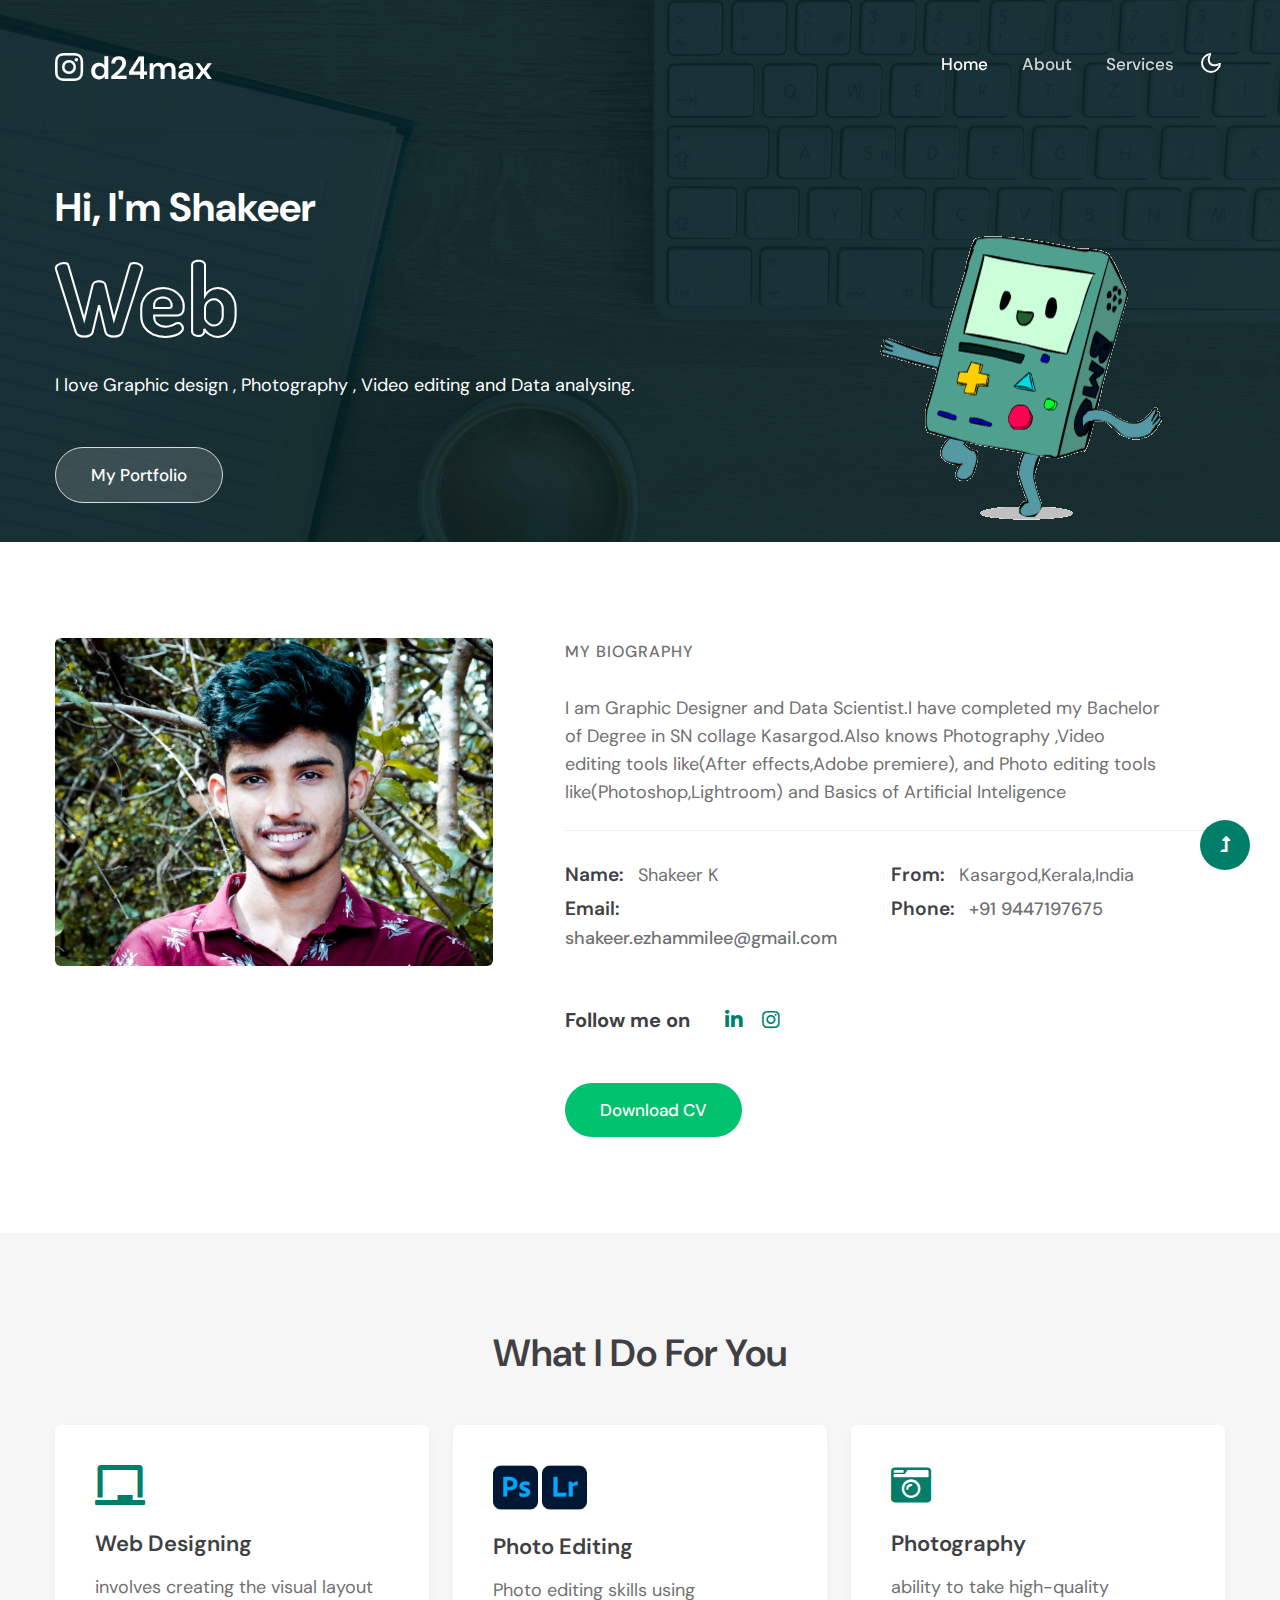
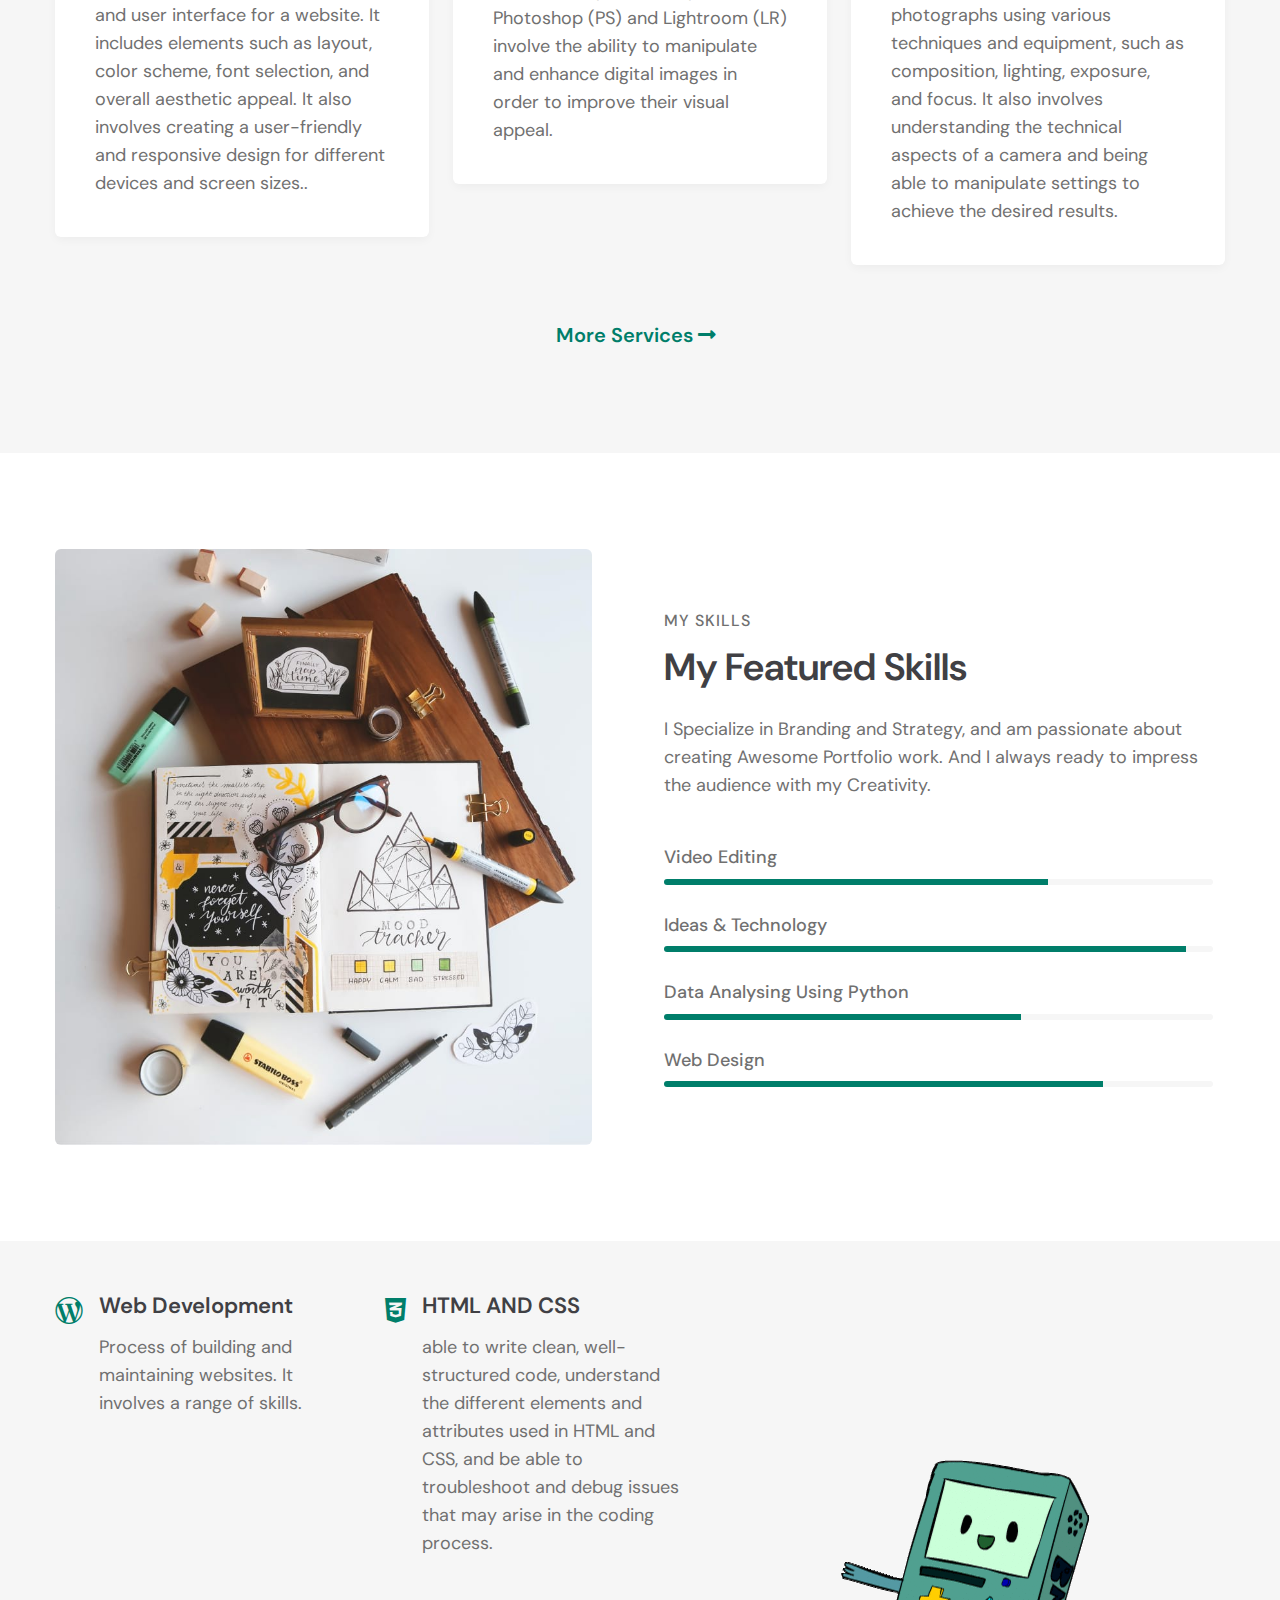
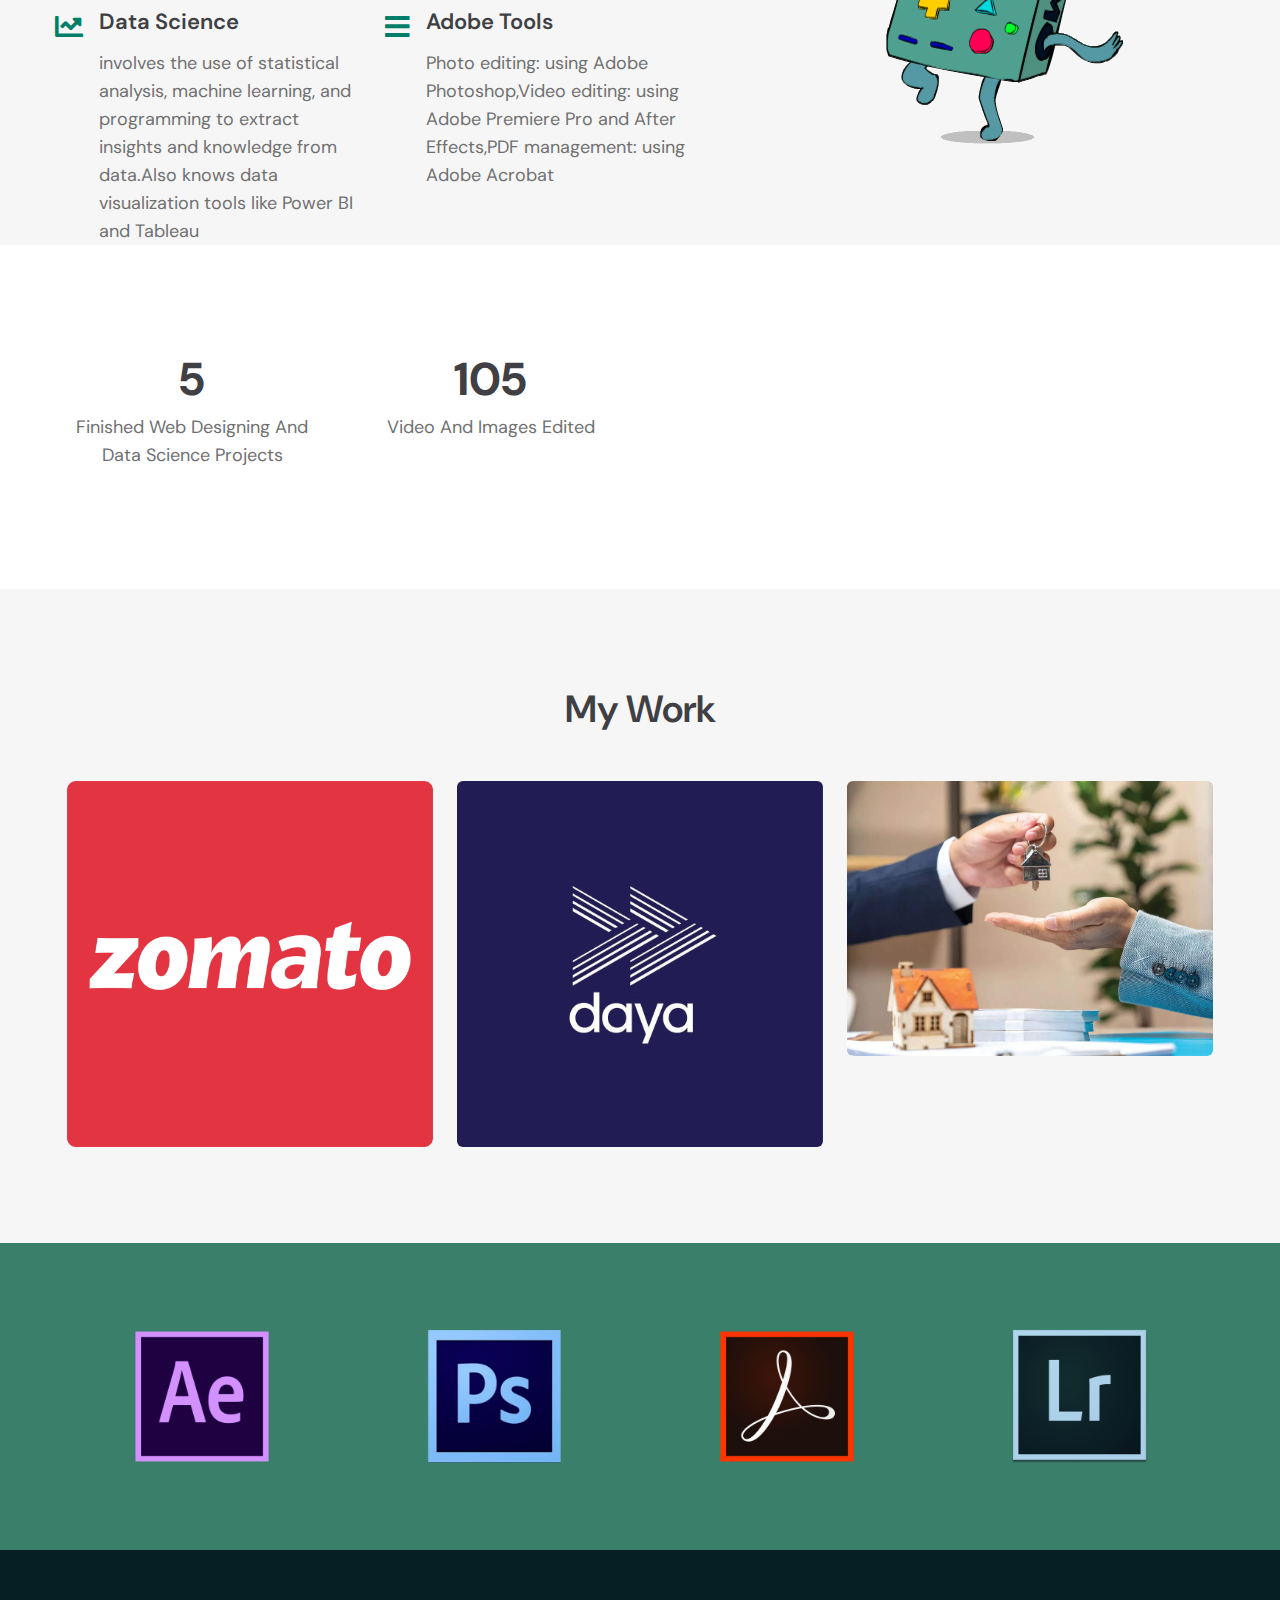
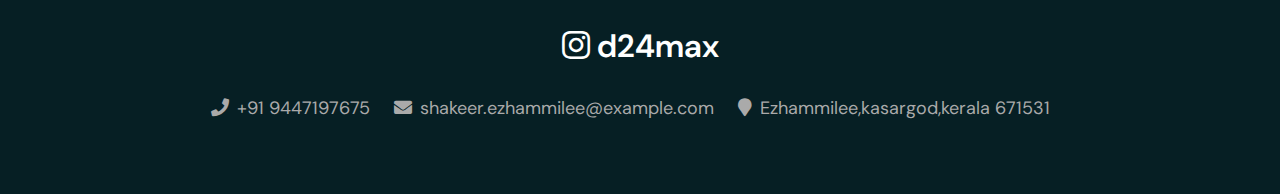
==== index.html @ 37a008fe "second commit" ====
<!--
Author: W3layouts
Author URL: http://w3layouts.com
-->
<!doctype html>
<html lang="en">

<head>
    <!-- Required meta tags -->
    <meta charset="utf-8">
    <meta name="viewport" content="width=device-width, initial-scale=1, shrink-to-fit=no">
    <title>UI Portfolio - Personal Category Bootstrap Responsive Website Template - Home : W3Layouts</title>

    <!-- google-fonts -->
    <link href="//fonts.googleapis.com/css2?family=Dosis:wght@300;400;500;600;800&display=swap" rel="stylesheet">
    <link href="//fonts.googleapis.com/css2?family=DM+Sans:wght@400;500;700&display=swap" rel="stylesheet">
    <!-- //google-fonts -->

    <!-- Template CSS Style link -->
    <link rel="stylesheet" href="assets/css/style-liberty.css">

</head>

<body>


    <!--header-->
    <header id="site-header" class="fixed-top">
        <div class="container">
            <nav class="navbar navbar-expand-lg stroke">
                <h1>
                    <a class="navbar-brand" href="index.html">
                        <i class="fab fa-instagram"></i> d24max
                    </a>
                </h1>
                <!-- if logo is image enable this   
            <a class="navbar-brand" href="#index.html">
                <img src="image-path" alt="Your logo" title="Your logo" style="height:35px;" />
            </a> -->
                <button class="navbar-toggler collapsed bg-gradient" type="button" data-bs-toggle="collapse"
                    data-bs-target="#navbarTogglerDemo02" aria-controls="navbarTogglerDemo02" aria-expanded="false"
                    aria-label="Toggle navigation">
                    <span class="navbar-toggler-icon fa icon-expand fa-bars"></span>
                    <span class="navbar-toggler-icon fa icon-close fa-times"></span>
                </button>

                <div class="collapse navbar-collapse" id="navbarTogglerDemo02">
                    <ul class="navbar-nav ms-lg-auto align-items-center">
                        <li class="nav-item active">
                            <a class="nav-link" href="index.html">Home <span class="sr-only">(current)</span></a>
                        </li>
                        <li class="nav-item">
                            <a class="nav-link" href="about.html">About</a>
                        </li>
                        <li class="nav-item">
                            <a class="nav-link" href="services.html">Services</a>
                        </li>
                       

                        <!--/right-btn-->
                        
                        <!--/right-btn-->

                    </ul>
                </div>

                
                <!-- toggle switch for light and dark theme -->
                <div class="cont-ser-position">
                    <nav class="navigation">
                        <div class="theme-switch-wrapper">
                            <label class="theme-switch" for="checkbox">
                                <input type="checkbox" id="checkbox">
                                <div class="mode-container">
                                    <i class="gg-sun"></i>
                                    <i class="gg-moon"></i>
                                </div>
                            </label>
                        </div>
                    </nav>
                </div>
                <!-- //toggle switch for light and dark theme -->
            </nav>
        </div>
    </header>
    <!--//header-->




    <!-- banner section -->
    <section id="home" class="w3l-banner pt-5">
        <div class="container pt-lg-5 pt-md-4">
            <div class="row pt-lg-5 pt-4">
                <div class="col-lg-7 banner-info-grid pt-lg-0 pt-5">
                    <h1 class="mb-3">Hi, I'm Shakeer</h1>
                    <h3 class="mb-4"> <span class="typed-text"></span><span class="cursor">&nbsp</span> </h3>
                    <p>I love Graphic design , Photography , Video editing and Data analysing. </p>
                    
                    
                    <a class="btn btn-style transparent-btn mt-5" href="#portfolio"> My Portfolio </a>
                    
                </div>
                <div class="col-lg-5 text-lg-end my-image mt-lg-0 mt-1"> 
                    <img src="assets/images/ik.gif" class="img-fluid"  />
                </div>
            </div>
        </div>
    </section>
    <!-- //banner section -->


    <!-- About Section-->
    <section class="w3l-about py-5" id="about">
        <div class="container py-md-5 py-2">
            <div class="row w3l-row">
                <div class="col-lg-5 my-image pe-lg-5 mb-lg-0 mb-md-5 mb-4">
                    <img src="assets/images/photo.jpg" alt="" class="img-fluid">
                </div>
                <div class="col-lg-7 w3l-about-info px-lg-4 align-center">
                    <h6 class="w3l-title-small mb-1">My Biography</h6>
                    <h3 class="w3l-title-main mb-2"></h3>
                    <p class="my-4 pe-lg-5">I am Graphic Designer and Data Scientist.I have completed my Bachelor of Degree in SN collage Kasargod.Also knows Photography ,Video editing tools like(After effects,Adobe premiere), and Photo editing tools like(Photoshop,Lightroom) and Basics of Artificial Inteligence</p>
                    <div class="my-info mt-4">
                        <div class="single-info"><span>Name:</span>
                            <p>Shakeer K</p>
                        </div>
                        <div class="single-info"><span>From:</span>
                            <p>Kasargod,Kerala,India</p>
                        </div> 
                        <div class="single-info"><span>Email:</span>
                            <p><a href="shakeer.ezhammilee@gmail.com">shakeer.ezhammilee@gmail.com</a></p>
                        </div>
                        <div class="single-info"><span>Phone:</span>
                            <p><a href="tel:+91 9447197675">+91 9447197675<a></p>
                        </div>
                    </div>

                    <ul class="follow-social mt-lg-5 mt-4">
                        <li>
                            <h5 class="me-md-3">Follow me on </h5>
                        </li>

                        

                        <li><a href="https://www.linkedin.com/in/shakeer-k-74831a244/"><span class="fab fa-linkedin-in"></span></a>
                        </li>   

                        <li><a href="https://www.instagram.com/shx_.72/"><span class="fab fa-instagram"></span></a></li>

                    </ul>
                    <div class="w3l-btn">
                        
                        <a href="assets/images/resumee.pdf" class="btn btn-style btn-secondary mt-lg-5 mt-4">Download CV</a>
                    </div>
                </div>
            </div>
        </div>
    </section>
    <!-- //About Section-->


    <!-- Services Section -->
    <section class="about-section py-5">
        <div class="container py-lg-5 py-md-4 py-2">
            <div class="title-heading-w3 mx-auto text-center mb-sm-5 mb-4">
                <h3 class="w3l-title-main">What I do for you</h3>
            </div>
            <div class="row justify-content-center">
                <div class="col-lg-4 col-md-6">
                    <div class="about-single">
                        <div class="about-icon mb-4">
                            <i class="fas fa-chalkboard"></i>
                        </div>
                        <div class="about-content">
                            <h5 class="mb-3"><a href="#url">Web Designing</a></h5>
                            <p>involves creating the visual layout and user interface for a website. It includes elements such as layout, color scheme, font selection, and overall aesthetic appeal. It also involves creating a user-friendly and responsive design for different devices and screen sizes..</p>
                        </div>
                    </div>
                </div>
                <div class="col-lg-4 col-md-6 mt-md-0 mt-3">
                    <div class="about-single">
                        <div class="about-icon mb-4">
                            <img src="assets/images/photoshop.png" width="45" height="45" />
                            <img src="assets/images/lr.png" width="45" height="45" />
                        </div>
                        <div class="about-content">
                            <h5 class="mb-3"><a href="#url"> Photo Editing</a></h5>
                            <p>Photo editing skills using Photoshop (PS) and Lightroom (LR) involve the ability to manipulate and enhance digital images in order to improve their visual appeal.</p>
                        </div>
                    </div>
                </div>
                <div class="col-lg-4 col-md-6 mt-lg-0 mt-3">
                    <div class="about-single">
                        <div class="about-icon mb-4">
                            <i class="fas fa-camera-retro"></i>
                        </div>
                        <div class="about-content">
                            <h5 class="mb-3"><a href="#url"> Photography</a></h5>
                            <p>ability to take high-quality photographs using various techniques and equipment, such as composition, lighting, exposure, and focus. It also involves understanding the technical aspects of a camera and being able to manipulate settings to achieve the desired results. </p>
                        </div>
                    </div>
                </div>
            </div>

            <div class="w3l-btn text-center">
                <a href="services.html" class="btn btn-border mt-lg-5 mt-4 me-2">
                    More services <span class="fas fa-long-arrow-alt-right"></span></a>
            </div>
        </div>
    </section>
    <!-- //Services Section -->





    <section class="w3l-skills py-5" id="skills">
        <div class="container py-lg-5 py-md-4 py-3">
            <div class="row">
                <div class="col-lg-6 pe-lg-5">
                    <img src="assets/images/about1.jpg" alt="" class="img-fluid">
                </div>
                <div class="col-lg-6 mt-lg-0 mt-5 w3l-content-6 px-lg-4 align-self-center">
                    <h6 class="w3l-title-small mb-2">My skills</h6>
                    <h3 class="w3l-title-main">My Featured skills</h3>
                    <p class="mt-4">I Specialize in Branding and Strategy, and am passionate about creating Awesome
                        Portfolio work. And I always ready to impress the audience with my Creativity. </p>
                    <div class="progress-info mt-5">
                        <h6 class="progress-tittle">Video Editing </h6>
                        <div class="progress">
                            <div class="progress-bar progress-bar-striped" role="progressbar" style="width: 70%" aria-valuenow="70" aria-valuemin="0" aria-valuemax="100">
                            </div>
                        </div>
                    </div>
                    <div class="progress-info">
                        <h6 class="progress-tittle">Ideas &amp; Technology
                        </h6>
                        <div class="progress">
                            <div class="progress-bar progress-bar-striped" role="progressbar" style="width: 95%" aria-valuenow="95" aria-valuemin="0" aria-valuemax="100">
                            </div>
                        </div>
                    </div>
                    
                    <div class="progress-info">
                        <h6 class="progress-tittle">Data Analysing Using Python</h6>
                        <div class="progress">
                            <div class="progress-bar progress-bar-striped" role="progressbar" style="width: 65%" aria-valuenow="65" aria-valuemin="0" aria-valuemax="100">
                            </div>
                        </div>
                    </div>
                    <div class="progress-info mb-0">
                        <h6 class="progress-tittle"> Web Design</h6>
                        <div class="progress">
                            <div class="progress-bar progress-bar-striped" role="progressbar" style="width: 80%" aria-valuenow="80" aria-valuemin="0" aria-valuemax="100">
                            </div>
                        </div>
                    </div>
                    
                </div>
            </div>
        </div>
    </section>


    <!-- Why Choose Us Section-->
    <section class="w3l-whychooseus pt-5" id="about1">
        <div class="container pt-lg-0 pt-md-4 pt-2">
            <div class="row align-items-center">
                <div class="col-lg-7 pe-lg-5 align-items-center">
                    <div class="row two-grids">
                        <div class="col-sm-6 grids_info d-flex">
                            <i class="fab fa-wordpress-simple"></i>
                            <div class="detail ms-3">
                                <h4 class="w3l-subtitle">Web Development</h4>
                                <p>Process of building and maintaining websites. It involves a range of skills.
                                </p>
                            </div>
                        </div>
                        <div class="col-sm-6 grids_info d-flex mt-sm-0 mt-4">
                            <i class="fab fa-css3-alt"></i>
                            <div class="detail ms-3">
                                <h4 class="w3l-subtitle">HTML AND CSS</h4>
                                <p>able to write clean, well-structured code, understand the different elements and attributes used in HTML and CSS, and be able to troubleshoot and debug issues that may arise in the coding process.
                                </p>
                            </div>
                        </div>
                        <div class="col-sm-6 grids_info d-flex mt-md-5 mt-4">
                            <i class="fas fa-chart-line"></i>
                            <div class="detail ms-3">
                                <h4 class="w3l-subtitle">Data Science</h4>
                                <p>involves the use of statistical analysis, machine learning, and programming to extract insights and knowledge from data.Also knows data visualization tools like Power BI and Tableau
                                </p>
                            </div>
                        </div>
                        <div class="col-sm-6 grids_info d-flex mt-md-5 mt-4">
                            <i class="fas fa-bars"></i>
                            <div class="detail ms-3">
                                <h4 class="w3l-subtitle">Adobe Tools</h4>
                                <p>Photo editing: using Adobe Photoshop,Video editing: using Adobe Premiere Pro and After Effects,PDF management: using Adobe Acrobat 
                                </p>
                            </div>
                        </div>
                       
                    </div>
                </div>
                <div class="col-lg-5 ps-lg-5 my-image mt-lg-0 mt-4">
                    <img src="assets/images/ik.gif" alt="" class="img-fluid">
                </div>

            </div>
        </div>
    </section>
    <!-- //Why Choose Us Section-->



    
    <!-- Stats Section-->
    <section class="w3l-stats-section py-5" id="stats">
        <div class="container py-lg-5 py-md-4 py-2">
            <div class="w3l-stats-inner-inf py-lg-4">
                <div class="row stats-con text-center">
                    <div class="col-lg-3 col-6 stats_info counter_grid">
                        <p class="counter"> 5</p>
                        <h3>Finished Web Designing and Data Science Projects</h3>
                    </div>
                    <div class="col-lg-3 col-6 stats_info counter_grid">  
                        <p class="counter"> 105 </p>
                        <h3>Video and Images Edited</h3>
                    </div>
                    

                </div>
            </div>
        </div>
    </section>
    <!-- //Stats Section-->


    <!-- portfolio -->
    <section class="w3-gallery py-5" id="portfolio">
        <div class="container py-lg-5 py-md-4 py-2">
            <div class="title-heading-w3 mx-auto text-center mb-sm-5 mb-4">
                <h3 class="w3l-title-main mb-2">My Work</h3>
            </div>
            <div class="row portfolio-area clearfix p-0 m-0">
                <div class="col-lg-4 col-md-6 portfolio-item2 content" data-id="id-1" data-type="cat-item-1">
                    <span class="image-block">
                        <a class="image-zoom" href="assets/images/blog1.jpg" data-gal="prettyPhoto[gallery]">
                            <div class="content-overlay"></div>
                            <img src="assets/images/Zomato.png" class="img-fluid w3layouts agileits" alt="portfolio-img" >
                            <div class="content-details fadeIn-bottom">
                                <h3 class="content-title">Data Science</h3>
                                <p class="content-text">Business understanding,Data preprocessing and .... </p>
                            </div>
                        </a>
                    </span>
                </div>
                <div class="col-lg-4 col-md-6 portfolio-item2 content mt-md-0 mt-4" data-id="id-2" data-type="cat-item-2">
                    <span class="image-block">
                        <a class="image-zoom" href="assets/images/daya.jpg" data-gal="prettyPhoto[gallery]">
                            
                            <div class="content-overlay"></div>
                            <img src="assets/images/daya.jpg" class="img-fluid w3layouts agileits" alt="portfolio-img">
                            <div class="content-details fadeIn-bottom">
                                <h3 class="content-title">Logo Intro</h3>
                                <p class="content-text">All types of logo intros..</p>
                            </div>
                        </a>
                    </span>
                </div>
                <div class="col-lg-4 col-md-6 portfolio-item2 content mt-lg-0 mt-4" data-id="id-3" data-type="cat-item-3">
                    <span class="image-block">
                        <a class="image-zoom" href="assets/images/house.jpeg" data-gal="prettyPhoto[gallery]">
                            <div class="content-overlay"></div>
                            <img src="assets/images/real.jpg" class="img-fluid w3layouts agileits" alt="portfolio-img">
                            <div class="content-details fadeIn-bottom">
                                <h3 class="content-title">Real Estate</h3>
                                <p class="content-text">Website of real estate where people can buy and sell houses</p>
                            </div>
                        </a>
                    </span>
                </div>
                
            </div>
            <!--end portfolio-area -->
        </div>
        <!-- //gallery container -->
    </section>
    <!-- //portfolio -->


    <!--/brands-->
    <section class="w3l-brands py-md-5 py-4">
        <div class="container py-lg-2">
            <div class="align-items-center">
                <div id="owl-demo" class="owl-carousel owl-theme">
                    
                    <div class="item">
                        <img src="assets/images/Adobe.png" class="img-fluid" alt="Brand">
                    </div>
                    <div class="item">
                        <img src="assets/images/Adobe1.png" class="img-fluid" alt="Brand">
                    </div>               
                   
                    <div class="item">
                        <img src="assets/images/acr.png" class="img-fluid" alt="Brand">
                    </div>

                    <div class="item">
                        <img src="assets/images/Adobelr.png" class="img-fluid" alt="Brand">
                    </div>
                    <div class="item">
                        <img src="assets/images/tablau.png" class="img-fluid" alt="Brand">
                    </div>
                    <div class="item">
                        <img src="assets/images/python1.png" class="img-fluid" alt="Brand">
                    </div>
                    <div class="item">
                        <img src="assets/images/html1.png" class="img-fluid" alt="Brand">
                    </div>
                    <div class="item">
                        <img src="assets/images/wo2.png" class="img-fluid" alt="Brand">
                    </div>

                    <div class="item">
                        <img src="assets/images/git.png" class="img-fluid" alt="Brand">
                    </div>
                </div>
            </div>
        </div>
    </section>
    <!-- //brands -->



     <!-- footer -->
     <footer class="text-center">
        <div class="footer py-5">
            <div class="container py-md-4">
                <div clss="footer-logo">
                    <a class="logo" href="index.html">
                        <i class="fab fa-instagram"></i> d24max
                    </a>
                </div>
                <div class="footer-contact-info mt-4">
                    <ul>
                        <li>
                            <a href="tel:+91 9447197675" class="contact-text-sub">
                                <span class="fas fa-phone me-2"></span>+91 9447197675</a>
                        </li>
                        <li>
                            <a href="mailto:info@example.com" class="contact-text-sub">
                                <span class="fas fa-envelope me-2"></span>shakeer.ezhammilee@example.com </a>
                        </li>
                        <li>
                            <p class="contact-text-sub"> 
                                <span class="fas fa-map-marker me-2"></span>Ezhammilee,kasargod,kerala 671531</p>
                        </li>
                    </ul>
                </div>
            </div>
        </div>
        
    </footer>
    <!-- //footer -->



    <!-- Js scripts -->
    <!-- move top -->
    <button onclick="topFunction()" id="movetop" title="Go to top">
        <span class="fas fa-level-up-alt" aria-hidden="true"></span>
    </button>
    <script>
        // When the user scrolls down 20px from the top of the document, show the button
        window.onscroll = function () {
            scrollFunction()
        };

        function scrollFunction() {
            if (document.body.scrollTop > 20 || document.documentElement.scrollTop > 20) {
                document.getElementById("movetop").style.display = "block";
            } else {
                document.getElementById("movetop").style.display = "none";
            }
        }

        // When the user clicks on the button, scroll to the top of the document
        function topFunction() {
            document.body.scrollTop = 0;
            document.documentElement.scrollTop = 0;
        }
    </script>
    <!-- //move top -->

    <!-- common jquery plugin -->
    <script src="assets/js/jquery-3.3.1.min.js"></script>
    <!-- //common jquery plugin -->

    <!-- theme switch js (light and dark)-->
    <script src="assets/js/theme-change.js"></script>
    <!-- //theme switch js (light and dark)-->

    <!--search-bar-->
    <script src="assets/js/search.js"></script>
    <!--//search-bar-->

    <!--/stats-number-counter-->
    <script src="assets/js/jquery.waypoints.min.js"></script>
    <script src="assets/js/jquery.countup.js"></script>
    <script>
        $('.counter').countUp();

    </script>
    <!--//stats-number-counter-->

    <!--/owlcarousel-->
    <script src="assets/js/owl.carousel.js"></script>
    <!-- //brands-->
    <script>
        $(document).ready(function() {
            $("#owl-demo").owlCarousel({
                loop: true,
                autoplay: true,
                autoplaySpeed: 1500,
                nav: false,
                responsiveClass: true,
                responsive: {
                    0: {
                        items: 2,
                        nav: false
                    },
                    568: {
                        items: 3,
                        nav: false
                    },
                    768: {
                        items: 4,
                        nav: false
                    }
                }
            })
        })

    </script>
    <!-- //brands-->

    <!-- /typig-text-->
    <script>
        const typedTextSpan = document.querySelector(".typed-text");
        const cursorSpan = document.querySelector(".cursor");

        const textArray = ["Web Designer", "Data Scientist", "Photographer", "Freelancer","Video Editor","Web Developer"];
        const typingDelay = 200;
        const erasingDelay = 10;
        const newTextDelay = 100; // Delay between current and next text
        let textArrayIndex = 0;
        let charIndex = 0;

        function type() {
            if (charIndex < textArray[textArrayIndex].length) {
                if (!cursorSpan.classList.contains("typing")) cursorSpan.classList.add("typing");
                typedTextSpan.textContent += textArray[textArrayIndex].charAt(charIndex);
                charIndex++;
                setTimeout(type, typingDelay);
            } else {
                cursorSpan.classList.remove("typing");
                setTimeout(erase, newTextDelay);
            }
        }

        function erase() {
            if (charIndex > 0) {
                // add class 'typing' if there's none
                if (!cursorSpan.classList.contains("typing")) {
                    cursorSpan.classList.add("typing");
                }
                typedTextSpan.textContent = textArray[textArrayIndex].substring(0, 0);
                charIndex--;
                setTimeout(erase, erasingDelay);
            } else {
                cursorSpan.classList.remove("typing");
                textArrayIndex++;
                if (textArrayIndex >= textArray.length) textArrayIndex = 0;
                setTimeout(type, typingDelay);
            }
        }

        document.addEventListener("DOMContentLoaded", function () { // On DOM Load initiate the effect
            if (textArray.length) setTimeout(type, newTextDelay + 250);
        });
    </script>
    <!-- //typig-text-->


    <!-- jQuery-Photo-filter-lightbox-portfolio-plugin -->
    <script src="assets/js/jquery-1.7.2.js"></script>
    <script src="assets/js/jquery.quicksand.js"></script>
    <script src="assets/js/script.js"></script>
    <script src="assets/js/jquery.prettyPhoto.js"></script>
    <!-- //jQuery-Photo-filter-lightbox-portfolio-plugin -->

    <!-- MENU-JS -->
    <script>
        $(window).on("scroll", function () {
            var scroll = $(window).scrollTop();

            if (scroll >= 80) {
                $("#site-header").addClass("nav-fixed");
            } else {
                $("#site-header").removeClass("nav-fixed");
            }
        });

        //Main navigation Active Class Add Remove
        $(".navbar-toggler").on("click", function () {
            $("header").toggleClass("active");
        });
        $(document).on("ready", function () {
            if ($(window).width() > 991) {
                $("header").removeClass("active");
            }
            $(window).on("resize", function () {
                if ($(window).width() > 991) {
                    $("header").removeClass("active");
                }
            });
        });
    </script>
    <!-- //MENU-JS -->

    <!-- disable body scroll which navbar is in active -->
    <script>
        $(function () {
            $('.navbar-toggler').click(function () {
                $('body').toggleClass('noscroll');
            })
        });
    </script>
    <!-- //disable body scroll which navbar is in active -->

    <!--bootstrap-->
    <script src="assets/js/bootstrap.min.js"></script>
    <!-- //bootstrap-->
    <!-- //Js scripts -->

</body>

</html>
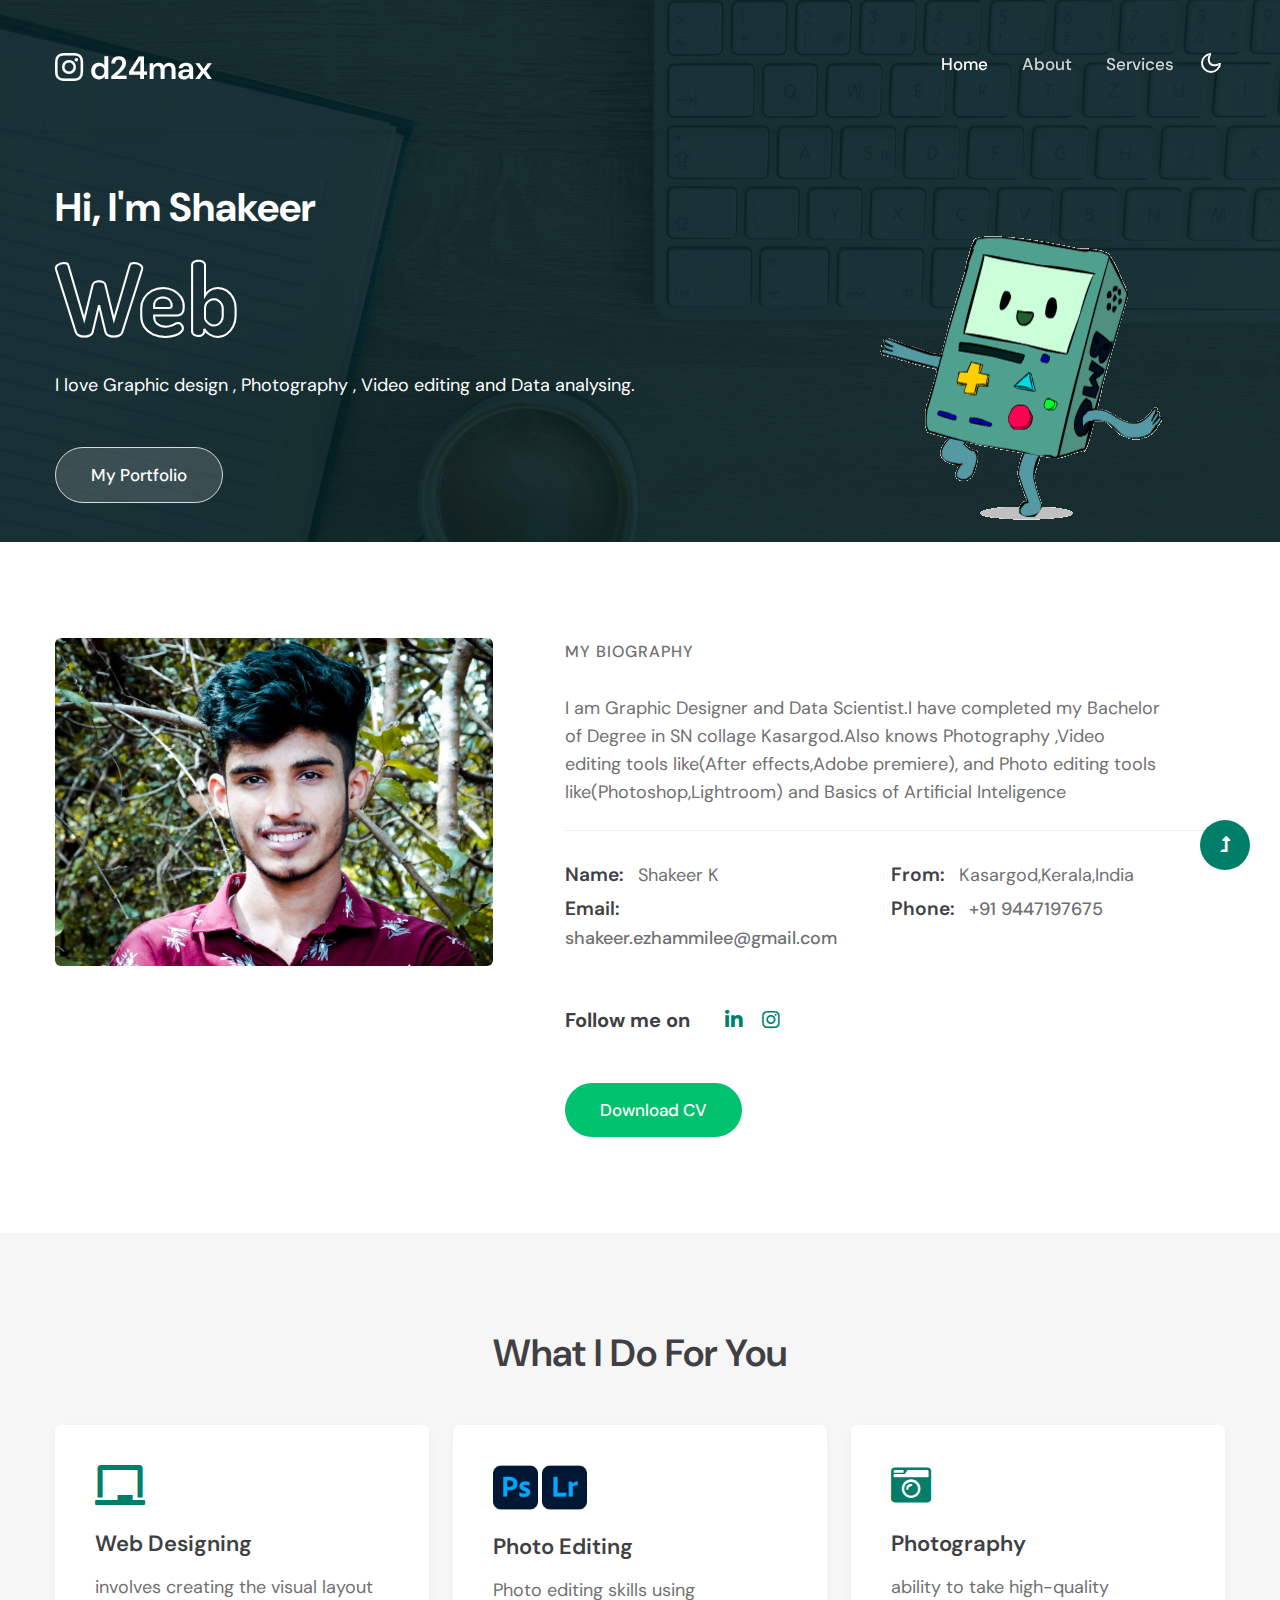
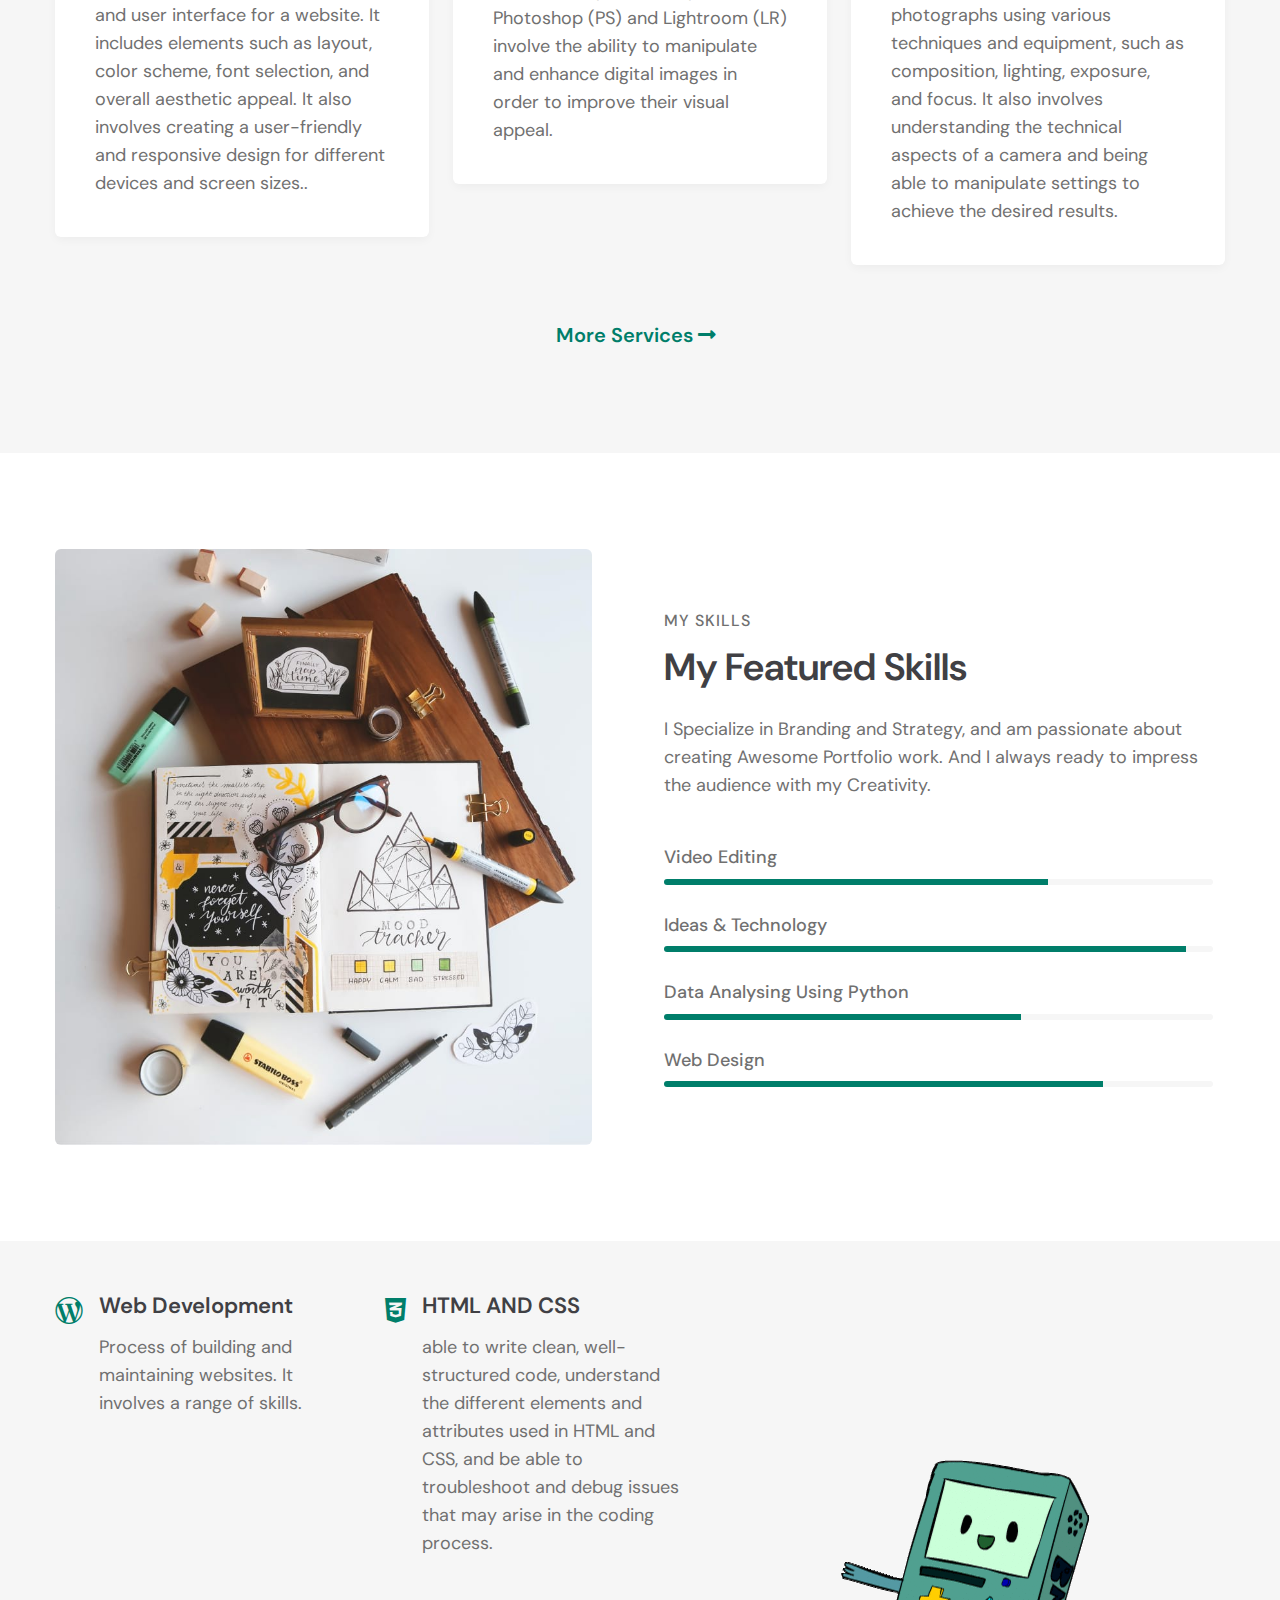
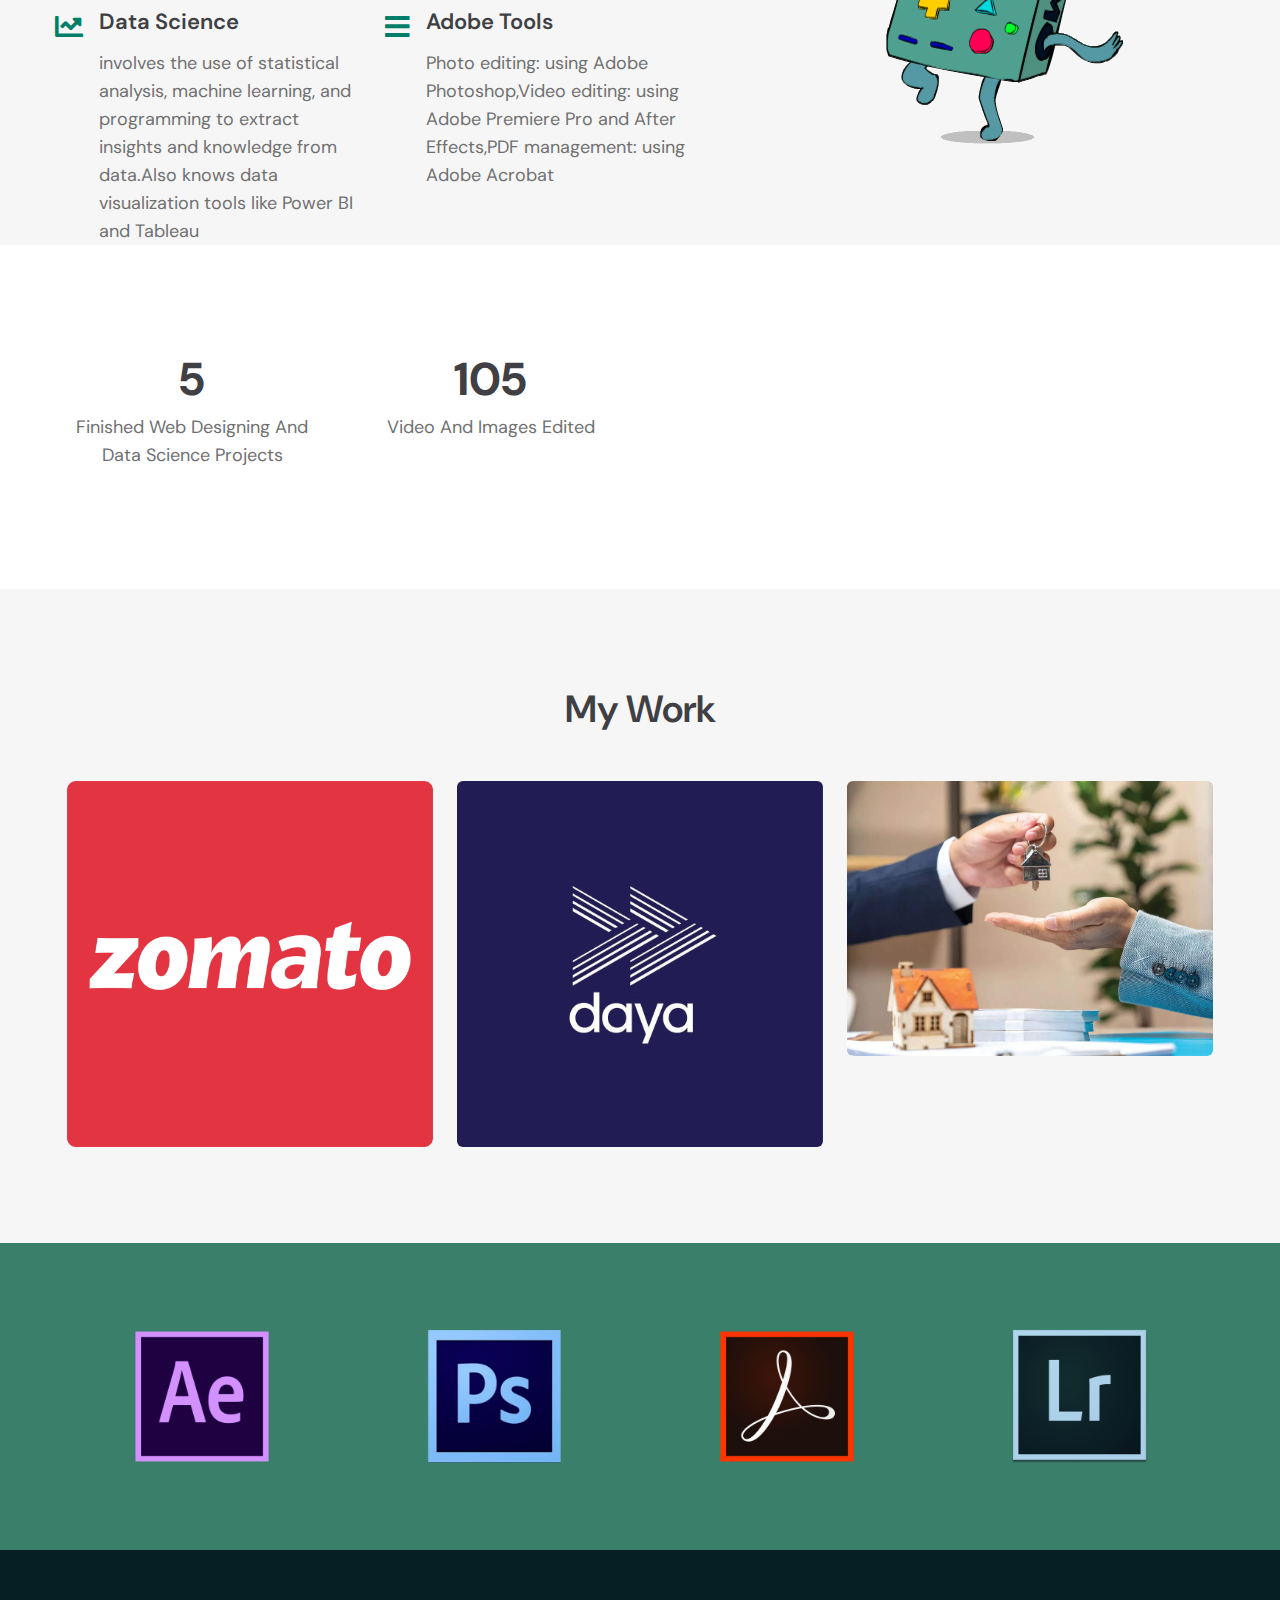
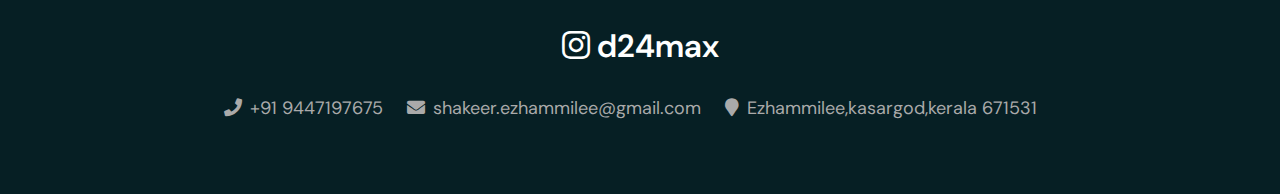
==== commit c694453c: "Add files via upload" ====
--- a/index.html
+++ b/index.html
@@ -452,7 +452,7 @@
                         </li>
                         <li>
                             <a href="mailto:info@example.com" class="contact-text-sub">
-                                <span class="fas fa-envelope me-2"></span>shakeer.ezhammilee@example.com </a>
+                                <span class="fas fa-envelope me-2"></span>shakeer.ezhammilee@gmail.com </a>
                         </li>
                         <li>
                             <p class="contact-text-sub"> 
